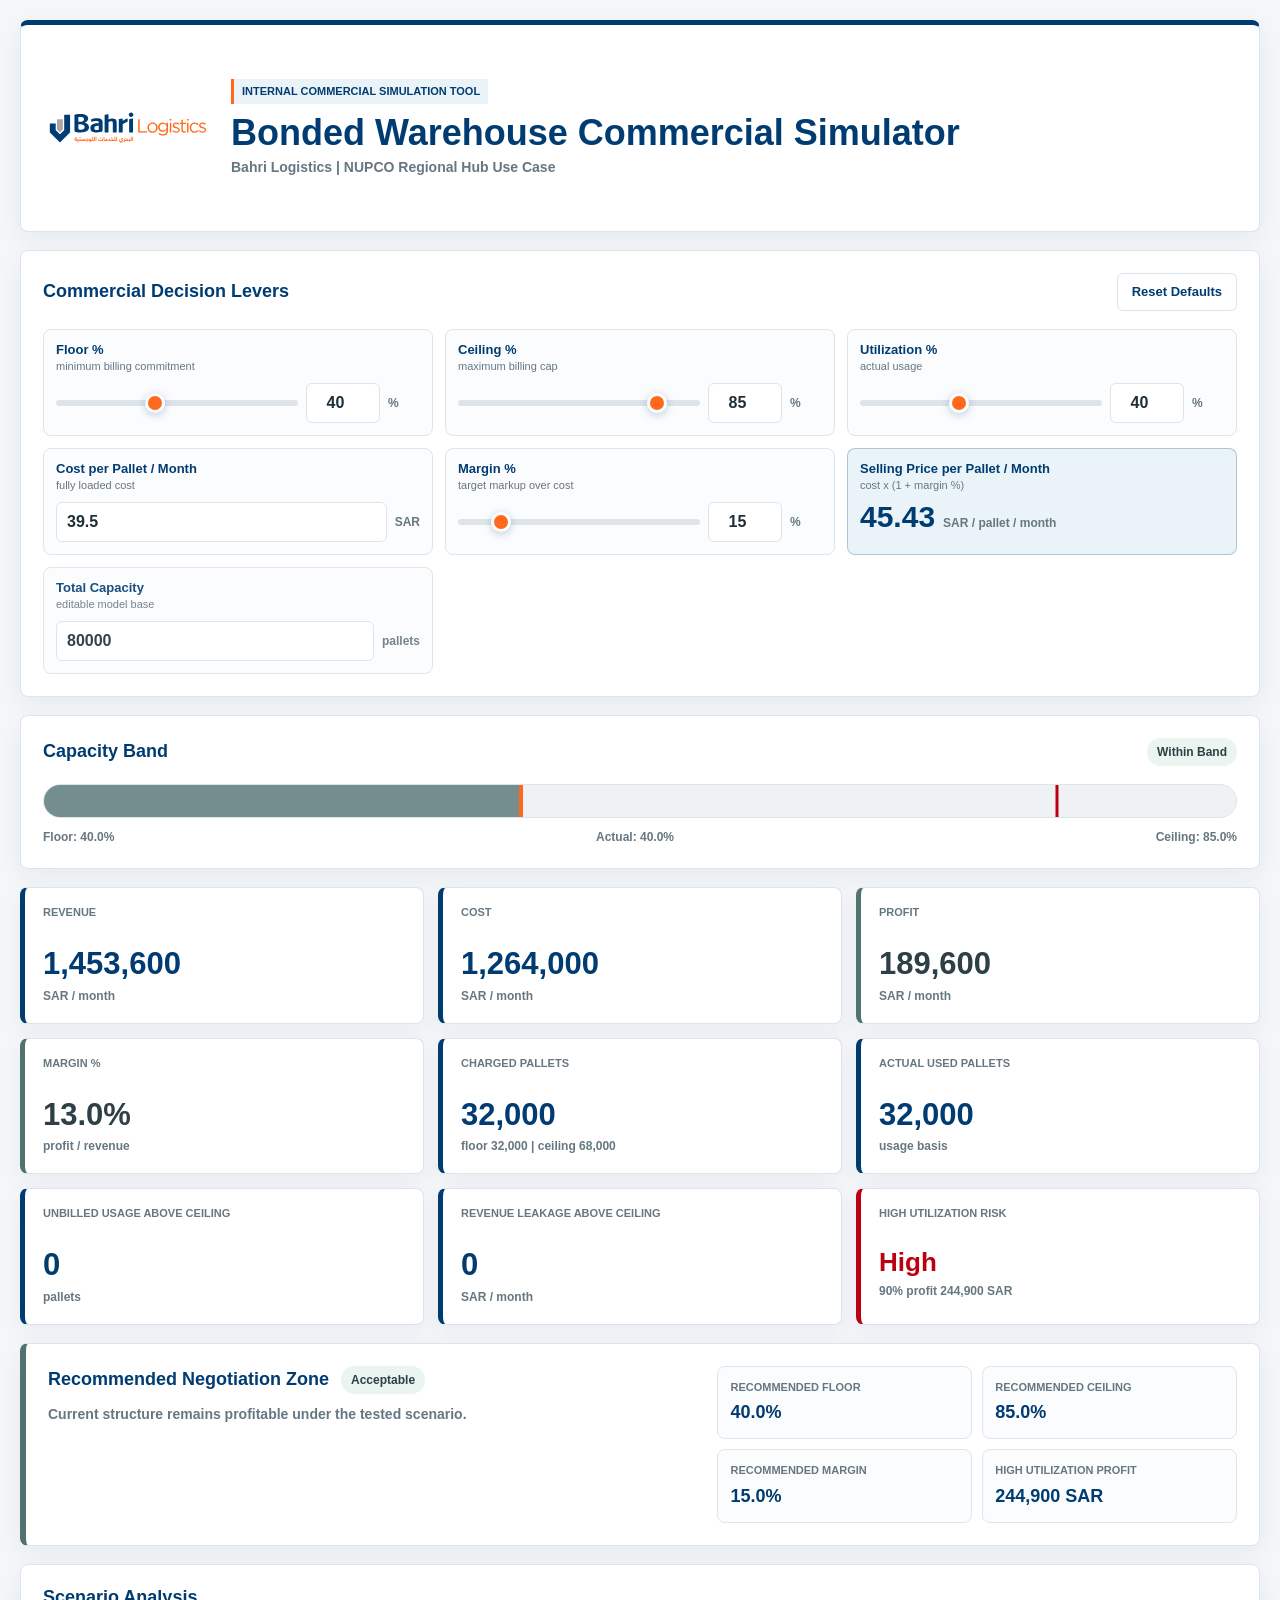
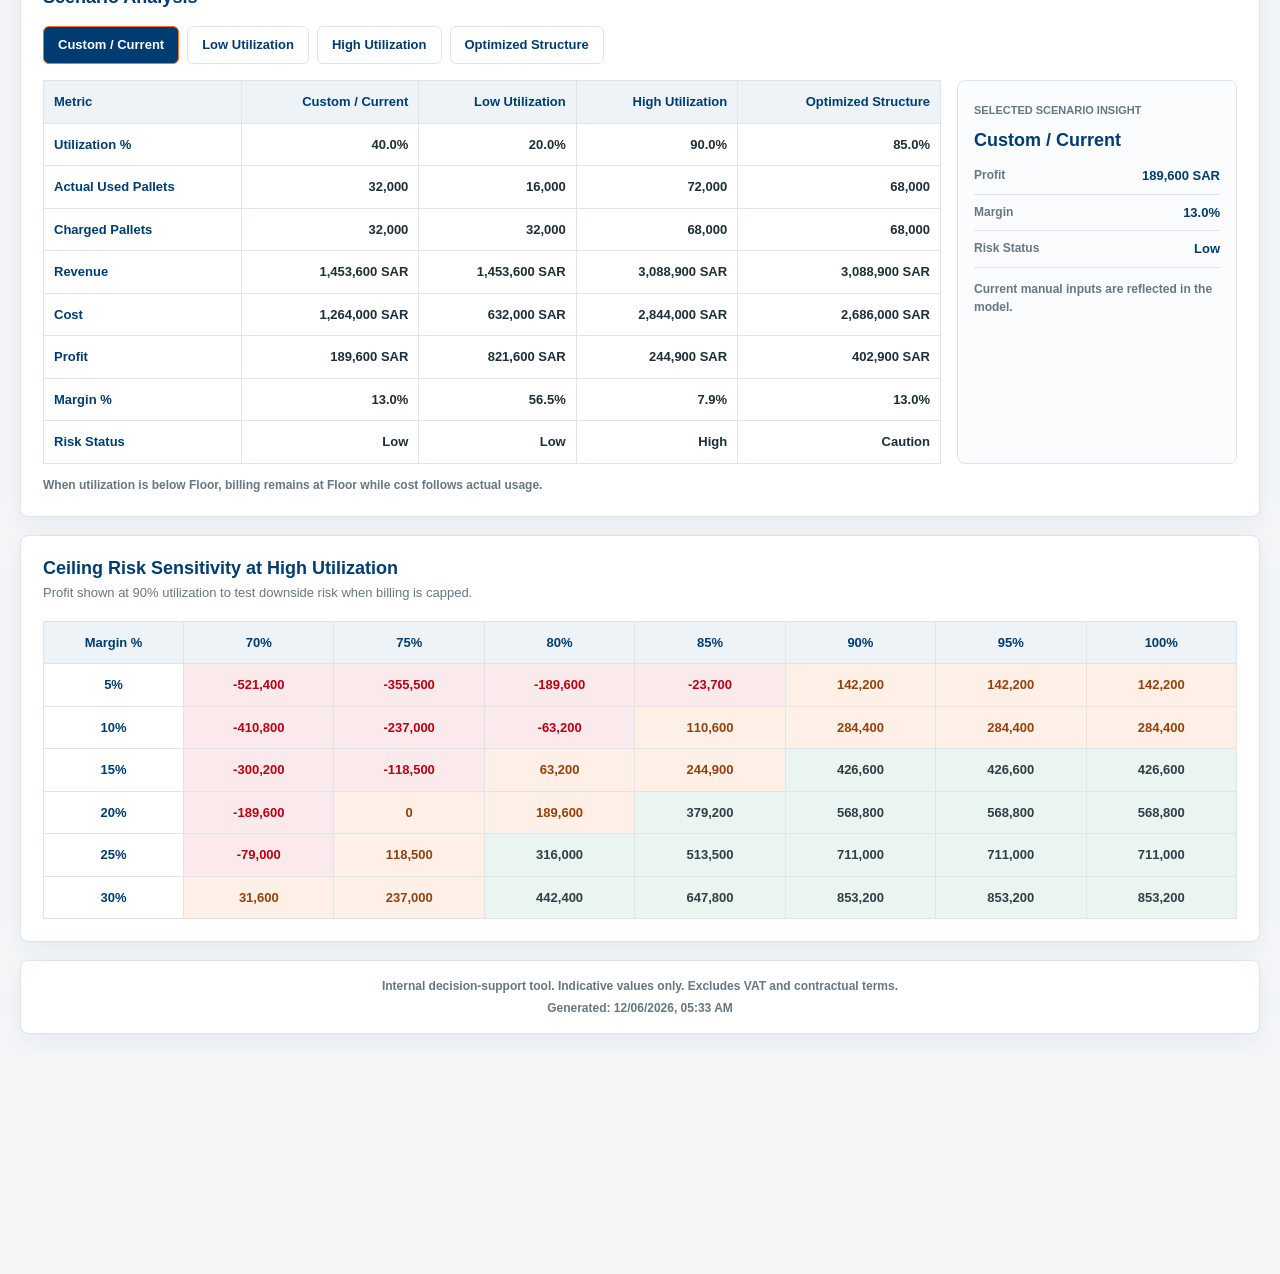
==== dashboard/index.html @ 4df0deea "Add cPanel deployment configuration" ====
<!DOCTYPE html>
<html lang="en">
<head>
    <meta charset="UTF-8">
    <meta name="viewport" content="width=device-width, initial-scale=1.0">
    <title>Bonded Warehouse Commercial Simulator</title>
    <link rel="stylesheet" href="style.css">
</head>
<body>
    <div class="container">
        <header class="app-header">
            <div class="brand-lockup">
                <div class="logo">
                    <img src="assets/bahri-logo.svg" alt="Bahri Logistics" class="brand-logo">
                </div>
                <div>
                    <span class="tool-label">Internal Commercial Simulation Tool</span>
                    <h1>Bonded Warehouse Commercial Simulator</h1>
                    <p>Bahri Logistics | NUPCO Regional Hub Use Case</p>
                </div>
            </div>
        </header>

        <main>
            <section class="input-panel" aria-labelledby="inputs-title">
                <div class="section-heading">
                    <h2 id="inputs-title">Commercial Decision Levers</h2>
                    <button class="reset-btn" type="button" onclick="resetDefaults()">Reset Defaults</button>
                </div>

                <div class="validation-message" id="validationMessage" role="alert" hidden></div>

                <div class="controls-grid">
                    <div class="control-group">
                        <div class="label-row">
                            <label for="floor">Floor %</label>
                            <span>minimum billing commitment</span>
                        </div>
                        <div class="input-row">
                            <input type="range" id="floor" min="0" max="100" value="40" class="slider">
                            <input type="number" id="floorVal" value="40" min="0" max="100" class="number-input">
                            <span class="unit">%</span>
                        </div>
                    </div>

                    <div class="control-group">
                        <div class="label-row">
                            <label for="ceiling">Ceiling %</label>
                            <span>maximum billing cap</span>
                        </div>
                        <div class="input-row">
                            <input type="range" id="ceiling" min="0" max="100" value="85" class="slider">
                            <input type="number" id="ceilingVal" value="85" min="0" max="100" class="number-input">
                            <span class="unit">%</span>
                        </div>
                    </div>

                    <div class="control-group">
                        <div class="label-row">
                            <label for="utilization">Utilization %</label>
                            <span>actual usage</span>
                        </div>
                        <div class="input-row">
                            <input type="range" id="utilization" min="0" max="100" value="40" class="slider">
                            <input type="number" id="utilizationVal" value="40" min="0" max="100" class="number-input">
                            <span class="unit">%</span>
                        </div>
                    </div>

                    <div class="control-group">
                        <div class="label-row">
                            <label for="cost">Cost per Pallet / Month</label>
                            <span>fully loaded cost</span>
                        </div>
                        <div class="input-row input-row-compact">
                            <input type="number" id="cost" value="39.5" min="0.1" step="0.1" class="text-input">
                            <span class="unit">SAR</span>
                        </div>
                    </div>

                    <div class="control-group">
                        <div class="label-row">
                            <label for="margin">Margin %</label>
                            <span>target markup over cost</span>
                        </div>
                        <div class="input-row">
                            <input type="range" id="margin" min="0" max="100" value="15" step="0.5" class="slider">
                            <input type="number" id="marginVal" value="15" min="0" max="100" step="0.5" class="number-input">
                            <span class="unit">%</span>
                        </div>
                    </div>

                    <div class="control-group selling-price-card">
                        <div class="label-row">
                            <label>Selling Price per Pallet / Month</label>
                            <span>cost x (1 + margin %)</span>
                        </div>
                        <div class="calculated-value">
                            <strong id="sellingPrice">45.43</strong>
                            <span>SAR / pallet / month</span>
                        </div>
                    </div>

                    <div class="control-group capacity-control">
                        <div class="label-row">
                            <label for="capacity">Total Capacity</label>
                            <span>editable model base</span>
                        </div>
                        <div class="input-row input-row-compact">
                            <input type="number" id="capacity" value="80000" min="1" step="100" class="text-input">
                            <span class="unit">pallets</span>
                        </div>
                    </div>
                </div>
            </section>

            <section class="capacity-band-card" aria-labelledby="band-title">
                <div class="section-heading">
                    <h2 id="band-title">Capacity Band</h2>
                    <span id="bandStatus" class="status-pill neutral">Within Band</span>
                </div>
                <div class="capacity-band" id="capacityBand">
                    <div class="band-track">
                        <div class="band-committed" id="bandCommitted"></div>
                        <div class="band-used" id="bandUsed"></div>
                        <div class="band-overage" id="bandOverage"></div>
                        <span class="band-marker floor-marker" id="floorMarker"></span>
                        <span class="band-marker actual-marker" id="actualMarker"></span>
                        <span class="band-marker ceiling-marker" id="ceilingMarker"></span>
                    </div>
                    <div class="band-labels">
                        <span id="floorBandLabel">Floor: 40%</span>
                        <span id="actualBandLabel">Actual: 40%</span>
                        <span id="ceilingBandLabel">Ceiling: 85%</span>
                    </div>
                </div>
            </section>

            <section class="kpi-grid" aria-label="Key performance indicators">
                <div class="kpi-card neutral">
                    <div class="kpi-label">Revenue</div>
                    <div class="kpi-value" id="revenue">0</div>
                    <div class="kpi-subtext">SAR / month</div>
                </div>
                <div class="kpi-card neutral">
                    <div class="kpi-label">Cost</div>
                    <div class="kpi-value" id="costDisplay">0</div>
                    <div class="kpi-subtext">SAR / month</div>
                </div>
                <div class="kpi-card" id="profitCard">
                    <div class="kpi-label">Profit</div>
                    <div class="kpi-value" id="profit">0</div>
                    <div class="kpi-subtext">SAR / month</div>
                </div>
                <div class="kpi-card" id="marginCard">
                    <div class="kpi-label">Margin %</div>
                    <div class="kpi-value" id="actualMargin">0.0%</div>
                    <div class="kpi-subtext">profit / revenue</div>
                </div>
                <div class="kpi-card neutral">
                    <div class="kpi-label">Charged Pallets</div>
                    <div class="kpi-value" id="chargedPallets">0</div>
                    <div class="kpi-subtext" id="chargedSubtext">billing basis</div>
                </div>
                <div class="kpi-card neutral">
                    <div class="kpi-label">Actual Used Pallets</div>
                    <div class="kpi-value" id="actualUsedPallets">0</div>
                    <div class="kpi-subtext">usage basis</div>
                </div>
                <div class="kpi-card" id="unbilledCard">
                    <div class="kpi-label">Unbilled Usage Above Ceiling</div>
                    <div class="kpi-value" id="unbilled">0</div>
                    <div class="kpi-subtext">pallets</div>
                </div>
                <div class="kpi-card" id="leakageCard">
                    <div class="kpi-label">Revenue Leakage Above Ceiling</div>
                    <div class="kpi-value" id="revenueLeakage">0</div>
                    <div class="kpi-subtext">SAR / month</div>
                </div>
                <div class="kpi-card" id="riskCard">
                    <div class="kpi-label">High Utilization Risk</div>
                    <div class="kpi-value text-value" id="highUtilizationRisk">Low</div>
                    <div class="kpi-subtext" id="riskSubtext">tested at 90% utilization</div>
                </div>
            </section>

            <section class="recommendation-box" id="recommendationBox">
                <div class="recommendation-main">
                    <div>
                        <h2>Recommended Negotiation Zone</h2>
                        <span class="status-pill" id="recommendationStatus">Acceptable</span>
                    </div>
                    <p id="recommendationText">Current structure remains profitable under the tested scenario.</p>
                </div>
                <div class="recommendation-metrics">
                    <div><span>Recommended Floor</span><strong id="recFloor">40%</strong></div>
                    <div><span>Recommended Ceiling</span><strong id="recCeiling">85%</strong></div>
                    <div><span>Recommended Margin</span><strong id="recMargin">15%</strong></div>
                    <div><span>High Utilization Profit</span><strong id="recHighProfit">0 SAR</strong></div>
                </div>
            </section>

            <section class="analysis-card" aria-labelledby="scenario-title">
                <div class="section-heading">
                    <h2 id="scenario-title">Scenario Analysis</h2>
                </div>
                <div class="scenario-controls">
                    <button class="scenario-btn active" type="button" data-scenario="custom">Custom / Current</button>
                    <button class="scenario-btn" type="button" data-scenario="low">Low Utilization</button>
                    <button class="scenario-btn" type="button" data-scenario="high">High Utilization</button>
                    <button class="scenario-btn" type="button" data-scenario="optimized">Optimized Structure</button>
                </div>
                <div class="scenario-layout">
                    <div class="table-wrapper">
                        <table class="scenario-table">
                            <thead>
                                <tr>
                                    <th>Metric</th>
                                    <th>Custom / Current</th>
                                    <th>Low Utilization</th>
                                    <th>High Utilization</th>
                                    <th>Optimized Structure</th>
                                </tr>
                            </thead>
                            <tbody id="scenarioBody"></tbody>
                        </table>
                    </div>
                    <aside class="scenario-insight">
                        <span>Selected Scenario Insight</span>
                        <h3 id="insightName">Custom / Current</h3>
                        <dl>
                            <div><dt>Profit</dt><dd id="insightProfit">0 SAR</dd></div>
                            <div><dt>Margin</dt><dd id="insightMargin">0.0%</dd></div>
                            <div><dt>Risk Status</dt><dd id="insightRisk">Low</dd></div>
                        </dl>
                        <p id="insightText">Current manual inputs are reflected in the model.</p>
                    </aside>
                </div>
                <p class="analysis-note">When utilization is below Floor, billing remains at Floor while cost follows actual usage.</p>
            </section>

            <section class="analysis-card" aria-labelledby="sensitivity-title">
                <div class="section-heading stacked">
                    <h2 id="sensitivity-title">Ceiling Risk Sensitivity at High Utilization</h2>
                    <p>Profit shown at 90% utilization to test downside risk when billing is capped.</p>
                </div>
                <div class="table-wrapper sensitivity-wrapper">
                    <table class="sensitivity-table">
                        <thead>
                            <tr>
                                <th>Margin %</th>
                                <th>70%</th>
                                <th>75%</th>
                                <th>80%</th>
                                <th>85%</th>
                                <th>90%</th>
                                <th>95%</th>
                                <th>100%</th>
                            </tr>
                        </thead>
                        <tbody id="sensitivityBody"></tbody>
                    </table>
                </div>
            </section>
        </main>

        <footer class="footer">
            <p>Internal decision-support tool. Indicative values only. Excludes VAT and contractual terms.</p>
            <p>Generated: <span id="timestamp"></span></p>
        </footer>
    </div>

    <script src="script.js"></script>
</body>
</html>
---- dashboard/style.css ----
* {
    box-sizing: border-box;
    margin: 0;
    padding: 0;
}

:root {
    --navy: #003C71;
    --white: #FFFFFF;
    --gray: #A8A8AA;
    --orange: #FF681D;
    --blue: #0077AA;
    --mid-green: #52726F;
    --dark-green: #2D4046;
    --red: #BB0012;
    --bg: #F4F6F8;
    --line: #DDE4EA;
    --text: #1F2F38;
    --muted: #667781;
    --green-bg: #EAF4F0;
    --orange-bg: #FFF0E7;
    --red-bg: #FBEAEC;
    --blue-bg: #EAF4F8;
}

html,
body {
    min-height: 100%;
    overflow-x: hidden;
}

body {
    min-height: 100vh;
    overflow-x: hidden;
    padding-bottom: 80px;
    background: var(--bg);
    color: var(--text);
    font-family: "Segoe UI", Arial, sans-serif;
    line-height: 1.5;
}

img,
svg,
canvas,
video {
    max-width: 100%;
}

.container {
    width: min(1440px, 100%);
    max-width: 100%;
    margin: 0 auto;
    padding: 20px 20px 100px;
    overflow-x: hidden;
}

.app-header,
.input-panel,
.capacity-band-card,
.analysis-card,
.recommendation-box,
.footer {
    min-width: 0;
    max-width: 100%;
    background: var(--white);
    border: 1px solid var(--line);
    border-radius: 8px;
    box-shadow: 0 8px 24px rgba(0, 60, 113, 0.06);
}

.app-header {
    padding: 18px 22px;
    margin-bottom: 18px;
    border-top: 5px solid var(--navy);
}

.brand-lockup {
    display: flex;
    align-items: center;
    gap: 18px;
    min-width: 0;
}

.brand-lockup > div {
    min-width: 0;
}

.logo {
    width: 170px;
    max-width: 100%;
    flex: 0 0 170px;
}

.logo img,
.brand-logo {
    display: block;
    width: 170px;
    max-width: 100%;
    height: auto;
    object-fit: contain;
}

.tool-label {
    display: inline-flex;
    padding: 4px 8px;
    margin-bottom: 8px;
    border-left: 3px solid var(--orange);
    background: var(--blue-bg);
    color: var(--navy);
    font-size: 11px;
    font-weight: 700;
    letter-spacing: 0;
    text-transform: uppercase;
}

h1 {
    color: var(--navy);
    font-size: clamp(24px, 3vw, 36px);
    line-height: 1.15;
    letter-spacing: 0;
    overflow-wrap: anywhere;
}

.app-header p {
    margin-top: 4px;
    color: var(--muted);
    font-size: 14px;
    font-weight: 600;
}

main {
    display: grid;
    gap: 18px;
    min-width: 0;
}

main > * {
    min-width: 0;
}

.section-heading {
    display: flex;
    align-items: center;
    justify-content: space-between;
    flex-wrap: wrap;
    gap: 16px;
    margin-bottom: 18px;
    min-width: 0;
}

.section-heading.stacked {
    display: block;
}

.section-heading h2,
.recommendation-box h2 {
    color: var(--navy);
    font-size: 18px;
    line-height: 1.2;
}

.section-heading p {
    margin-top: 4px;
    color: var(--muted);
    font-size: 13px;
}

.input-panel,
.capacity-band-card,
.analysis-card,
.recommendation-box {
    padding: 22px;
    overflow: hidden;
}

.controls-grid {
    display: grid;
    grid-template-columns: repeat(3, minmax(0, 1fr));
    gap: 12px;
}

.control-group {
    min-width: 0;
    max-width: 100%;
    padding: 12px;
    border: 1px solid var(--line);
    border-radius: 8px;
    background: #FBFCFD;
}

.capacity-control {
    opacity: 0.9;
}

.label-row {
    display: block;
    min-height: 0;
    margin-bottom: 9px;
}

.label-row label {
    display: block;
    color: var(--navy);
    font-size: 13px;
    font-weight: 800;
    line-height: 1.25;
}

.label-row span {
    display: block;
    max-width: 100%;
    margin-top: 2px;
    color: var(--muted);
    font-size: 11px;
    line-height: 1.25;
    text-align: left;
}

.input-row {
    display: grid;
    grid-template-columns: minmax(0, 1fr) 74px 32px;
    align-items: center;
    gap: 8px;
    min-width: 0;
}

.input-row-compact {
    grid-template-columns: minmax(0, 1fr) auto;
}

.slider {
    width: 100%;
    height: 6px;
    appearance: none;
    background: var(--line);
    border-radius: 999px;
    outline: none;
}

.slider::-webkit-slider-thumb {
    width: 20px;
    height: 20px;
    appearance: none;
    background: var(--orange);
    border: 3px solid var(--white);
    border-radius: 50%;
    box-shadow: 0 2px 8px rgba(0, 60, 113, 0.25);
    cursor: pointer;
}

.slider::-moz-range-thumb {
    width: 16px;
    height: 16px;
    background: var(--orange);
    border: 3px solid var(--white);
    border-radius: 50%;
    box-shadow: 0 2px 8px rgba(0, 60, 113, 0.25);
    cursor: pointer;
}

.number-input,
.text-input {
    width: 100%;
    min-width: 0;
    min-height: 40px;
    border: 1px solid var(--line);
    border-radius: 6px;
    background: var(--white);
    color: var(--text);
    font: inherit;
    font-weight: 700;
    text-align: center;
}

.text-input {
    padding: 0 10px;
    text-align: left;
}

.number-input:focus,
.text-input:focus {
    border-color: var(--blue);
    outline: 3px solid rgba(0, 119, 170, 0.12);
}

.unit {
    color: var(--muted);
    font-size: 12px;
    font-weight: 700;
    white-space: nowrap;
}

.selling-price-card {
    border-color: rgba(0, 60, 113, 0.25);
    background: var(--blue-bg);
}

.calculated-value {
    display: flex;
    align-items: baseline;
    flex-wrap: wrap;
    gap: 8px;
}

.calculated-value strong {
    color: var(--navy);
    font-size: 30px;
    line-height: 1;
    font-variant-numeric: tabular-nums;
}

.calculated-value span {
    color: var(--muted);
    font-size: 12px;
    font-weight: 700;
}

.reset-btn,
.scenario-btn {
    min-height: 38px;
    border: 1px solid var(--line);
    border-radius: 6px;
    background: var(--white);
    color: var(--navy);
    font: inherit;
    font-size: 13px;
    font-weight: 800;
    cursor: pointer;
}

.reset-btn {
    padding: 0 14px;
}

.reset-btn:hover,
.scenario-btn:hover {
    border-color: var(--orange);
    color: var(--orange);
}

.validation-message {
    margin-bottom: 16px;
    padding: 12px 14px;
    border-left: 4px solid var(--orange);
    border-radius: 6px;
    background: var(--orange-bg);
    color: #8C3B0A;
    font-size: 13px;
    font-weight: 700;
}

.capacity-band-card {
    overflow: hidden;
}

.status-pill {
    display: inline-flex;
    align-items: center;
    justify-content: center;
    min-height: 28px;
    padding: 4px 10px;
    border-radius: 999px;
    background: var(--blue-bg);
    color: var(--navy);
    font-size: 12px;
    font-weight: 800;
}

.status-pill.acceptable,
.status-pill.low,
.status-pill.safe {
    background: var(--green-bg);
    color: var(--dark-green);
}

.status-pill.caution,
.status-pill.warning {
    background: var(--orange-bg);
    color: #94420D;
}

.status-pill.high,
.status-pill.risk {
    background: var(--red-bg);
    color: var(--red);
}

.band-track {
    position: relative;
    height: 34px;
    overflow: hidden;
    border: 1px solid var(--line);
    border-radius: 999px;
    background: #EEF2F5;
}

.band-committed,
.band-used,
.band-overage {
    position: absolute;
    top: 0;
    bottom: 0;
    left: 0;
}

.band-committed {
    background: rgba(0, 60, 113, 0.14);
}

.band-used {
    background: rgba(0, 119, 170, 0.58);
}

.band-used.within {
    background: rgba(82, 114, 111, 0.72);
}

.band-overage {
    background: rgba(187, 0, 18, 0.76);
}

.band-marker {
    position: absolute;
    top: -6px;
    bottom: -6px;
    width: 3px;
    border-radius: 3px;
    transform: translateX(-50%);
    z-index: 2;
}

.floor-marker {
    background: var(--navy);
}

.actual-marker {
    width: 4px;
    background: var(--orange);
}

.ceiling-marker {
    background: var(--red);
}

.band-labels {
    display: flex;
    justify-content: space-between;
    gap: 12px;
    margin-top: 10px;
    color: var(--muted);
    font-size: 12px;
    font-weight: 800;
}

.kpi-grid {
    display: grid;
    grid-template-columns: repeat(3, minmax(0, 1fr));
    gap: 14px;
    min-width: 0;
}

.kpi-card {
    min-width: 0;
    max-width: 100%;
    padding: 18px;
    border: 1px solid var(--line);
    border-left: 5px solid var(--blue);
    border-radius: 8px;
    background: var(--white);
    box-shadow: 0 8px 24px rgba(0, 60, 113, 0.05);
}

.kpi-card.positive {
    border-left-color: var(--mid-green);
}

.kpi-card.warning {
    border-left-color: var(--orange);
}

.kpi-card.negative,
.kpi-card.risk {
    border-left-color: var(--red);
}

.kpi-card.neutral {
    border-left-color: var(--navy);
}

.kpi-label {
    min-height: 34px;
    color: var(--muted);
    font-size: 11px;
    font-weight: 800;
    letter-spacing: 0;
    line-height: 1.25;
    text-transform: uppercase;
}

.kpi-value {
    margin-top: 8px;
    color: var(--navy);
    font-size: clamp(22px, 3vw, 31px);
    font-weight: 850;
    line-height: 1.05;
    font-variant-numeric: tabular-nums;
    overflow-wrap: anywhere;
}

.kpi-card.positive .kpi-value {
    color: var(--dark-green);
}

.kpi-card.warning .kpi-value {
    color: var(--orange);
}

.kpi-card.negative .kpi-value,
.kpi-card.risk .kpi-value {
    color: var(--red);
}

.text-value {
    font-size: clamp(20px, 2.4vw, 26px);
}

.kpi-subtext {
    margin-top: 6px;
    color: var(--muted);
    font-size: 12px;
    font-weight: 650;
}

.recommendation-box {
    display: grid;
    grid-template-columns: minmax(0, 1fr) minmax(280px, 0.8fr);
    gap: 20px;
    border-left: 6px solid var(--mid-green);
}

.recommendation-box.caution {
    border-left-color: var(--orange);
}

.recommendation-box.high-risk {
    border-left-color: var(--red);
}

.recommendation-main > div {
    display: flex;
    align-items: center;
    gap: 12px;
    flex-wrap: wrap;
    margin-bottom: 10px;
}

.recommendation-main p {
    color: var(--muted);
    font-size: 14px;
    font-weight: 650;
}

.recommendation-metrics {
    display: grid;
    grid-template-columns: repeat(2, minmax(0, 1fr));
    gap: 10px;
}

.recommendation-metrics div {
    padding: 12px;
    border: 1px solid var(--line);
    border-radius: 8px;
    background: #FBFCFD;
}

.recommendation-metrics span {
    display: block;
    color: var(--muted);
    font-size: 11px;
    font-weight: 800;
    text-transform: uppercase;
}

.recommendation-metrics strong {
    display: block;
    margin-top: 4px;
    color: var(--navy);
    font-size: 18px;
    font-variant-numeric: tabular-nums;
}

.scenario-controls {
    display: flex;
    flex-wrap: wrap;
    gap: 8px;
    margin-bottom: 16px;
}

.scenario-btn {
    padding: 0 14px;
}

.scenario-btn.active {
    border-color: var(--orange);
    background: var(--navy);
    color: var(--white);
}

.scenario-layout {
    display: grid;
    grid-template-columns: minmax(0, 1fr) minmax(240px, 280px);
    gap: 16px;
    align-items: stretch;
    min-width: 0;
}

.table-wrapper {
    width: 100%;
    max-width: 100%;
    min-width: 0;
    overflow-x: auto;
    -webkit-overflow-scrolling: touch;
}

table {
    width: 100%;
    border-collapse: collapse;
    table-layout: auto;
}

.scenario-table {
    min-width: 720px;
}

.sensitivity-table {
    min-width: 820px;
}

th,
td {
    padding: 11px 10px;
    border: 1px solid var(--line);
    text-align: right;
    font-size: 13px;
    vertical-align: middle;
}

th {
    background: #EDF3F7;
    color: var(--navy);
    font-weight: 850;
}

td {
    background: var(--white);
    color: var(--text);
    font-weight: 650;
    font-variant-numeric: tabular-nums;
}

th:first-child,
td:first-child {
    text-align: left;
    color: var(--navy);
    font-weight: 850;
}

.scenario-insight {
    min-width: 0;
    max-width: 100%;
    padding: 16px;
    border: 1px solid var(--line);
    border-radius: 8px;
    background: #FBFCFD;
}

.scenario-insight > span {
    color: var(--muted);
    font-size: 11px;
    font-weight: 850;
    text-transform: uppercase;
}

.scenario-insight h3 {
    margin: 6px 0 12px;
    color: var(--navy);
    font-size: 18px;
}

.scenario-insight dl {
    display: grid;
    gap: 8px;
}

.scenario-insight dl div {
    display: flex;
    justify-content: space-between;
    gap: 12px;
    padding-bottom: 8px;
    border-bottom: 1px solid var(--line);
}

.scenario-insight dt {
    color: var(--muted);
    font-size: 12px;
    font-weight: 800;
}

.scenario-insight dd {
    color: var(--navy);
    font-size: 13px;
    font-weight: 850;
    text-align: right;
    overflow-wrap: anywhere;
}

.scenario-insight p,
.analysis-note {
    color: var(--muted);
    font-size: 12px;
    font-weight: 650;
}

.scenario-insight p {
    margin-top: 12px;
}

.analysis-note {
    margin-top: 12px;
}

.sensitivity-table th,
.sensitivity-table td {
    min-width: 102px;
    text-align: center;
}

.sensitivity-table th:first-child,
.sensitivity-table td:first-child {
    min-width: 95px;
}

.sensitivity-table .negative-cell {
    background: var(--red-bg);
    color: var(--red);
}

.sensitivity-table .caution-cell {
    background: var(--orange-bg);
    color: #94420D;
}

.sensitivity-table .healthy-cell {
    background: var(--green-bg);
    color: var(--dark-green);
}

.footer {
    margin-top: 18px;
    margin-bottom: 60px;
    padding: 16px;
    color: var(--muted);
    font-size: 12px;
    font-weight: 650;
    text-align: center;
}

.footer p + p {
    margin-top: 4px;
}

@media (max-width: 1020px) {
    .controls-grid {
        grid-template-columns: repeat(2, minmax(0, 1fr));
    }

    .scenario-layout,
    .recommendation-box {
        grid-template-columns: 1fr;
    }
}

@media (max-width: 720px) {
    .container {
        padding: 12px;
    }

    .app-header,
    .input-panel,
    .capacity-band-card,
    .analysis-card,
    .recommendation-box {
        padding: 14px;
    }

    .brand-lockup {
        display: grid;
        grid-template-columns: 1fr;
        align-items: flex-start;
        gap: 10px;
    }

    .logo img,
    .brand-logo {
        width: 130px;
        min-width: 120px;
    }

    .logo {
        width: 130px;
        min-width: 120px;
        flex-basis: 130px;
    }

    h1 {
        font-size: 21px;
        line-height: 1.15;
    }

    .tool-label {
        max-width: 100%;
        font-size: 10px;
        line-height: 1.25;
        white-space: normal;
    }

    .controls-grid {
        grid-template-columns: 1fr;
        gap: 10px;
    }

    .control-group {
        padding: 10px;
    }

    .label-row {
        min-height: auto;
    }

    .section-heading {
        align-items: flex-start;
        gap: 10px;
        margin-bottom: 14px;
    }

    .kpi-grid {
        grid-template-columns: repeat(2, minmax(0, 1fr));
        gap: 10px;
    }

    .kpi-card {
        padding: 11px;
    }

    .kpi-label {
        min-height: 34px;
        font-size: 10px;
    }

    .kpi-value {
        font-size: 20px;
    }

    .text-value {
        font-size: 18px;
    }

    .scenario-controls {
        display: grid;
        grid-template-columns: repeat(2, minmax(0, 1fr));
    }

    .scenario-btn {
        min-height: 42px;
        padding: 0 8px;
    }

    .sensitivity-table th:first-child,
    .sensitivity-table td:first-child {
        position: sticky;
        left: 0;
        z-index: 1;
        background: var(--white);
        box-shadow: 1px 0 0 var(--line);
    }

    .sensitivity-table th:first-child {
        z-index: 2;
        background: #EDF3F7;
    }

    .band-labels {
        font-size: 11px;
    }

    .recommendation-metrics {
        grid-template-columns: repeat(2, minmax(0, 1fr));
    }
}

@media (max-width: 430px) {
    body {
        padding-bottom: 120px;
    }

    .container {
        padding: 8px 8px 140px;
    }

    .logo img,
    .brand-logo {
        width: 130px;
        min-width: 120px;
    }

    .logo {
        width: 130px;
        min-width: 120px;
        flex-basis: 130px;
    }

    .footer {
        margin-bottom: 90px;
    }

    h1 {
        font-size: 19px;
    }

    .app-header p {
        font-size: 12px;
        line-height: 1.35;
    }

    .input-row {
        grid-template-columns: minmax(0, 1fr) 64px 24px;
        gap: 6px;
    }

    .input-row-compact {
        grid-template-columns: minmax(0, 1fr) auto;
    }

    .calculated-value {
        display: block;
    }

    .calculated-value strong {
        font-size: 25px;
    }

    .kpi-grid {
        grid-template-columns: repeat(2, minmax(0, 1fr));
    }

    .kpi-card {
        padding: 9px;
    }

    .kpi-label {
        min-height: 32px;
    }

    .kpi-value {
        font-size: 17px;
    }

    .kpi-subtext {
        font-size: 10px;
    }

    th,
    td {
        padding: 9px 8px;
        font-size: 12px;
    }
}
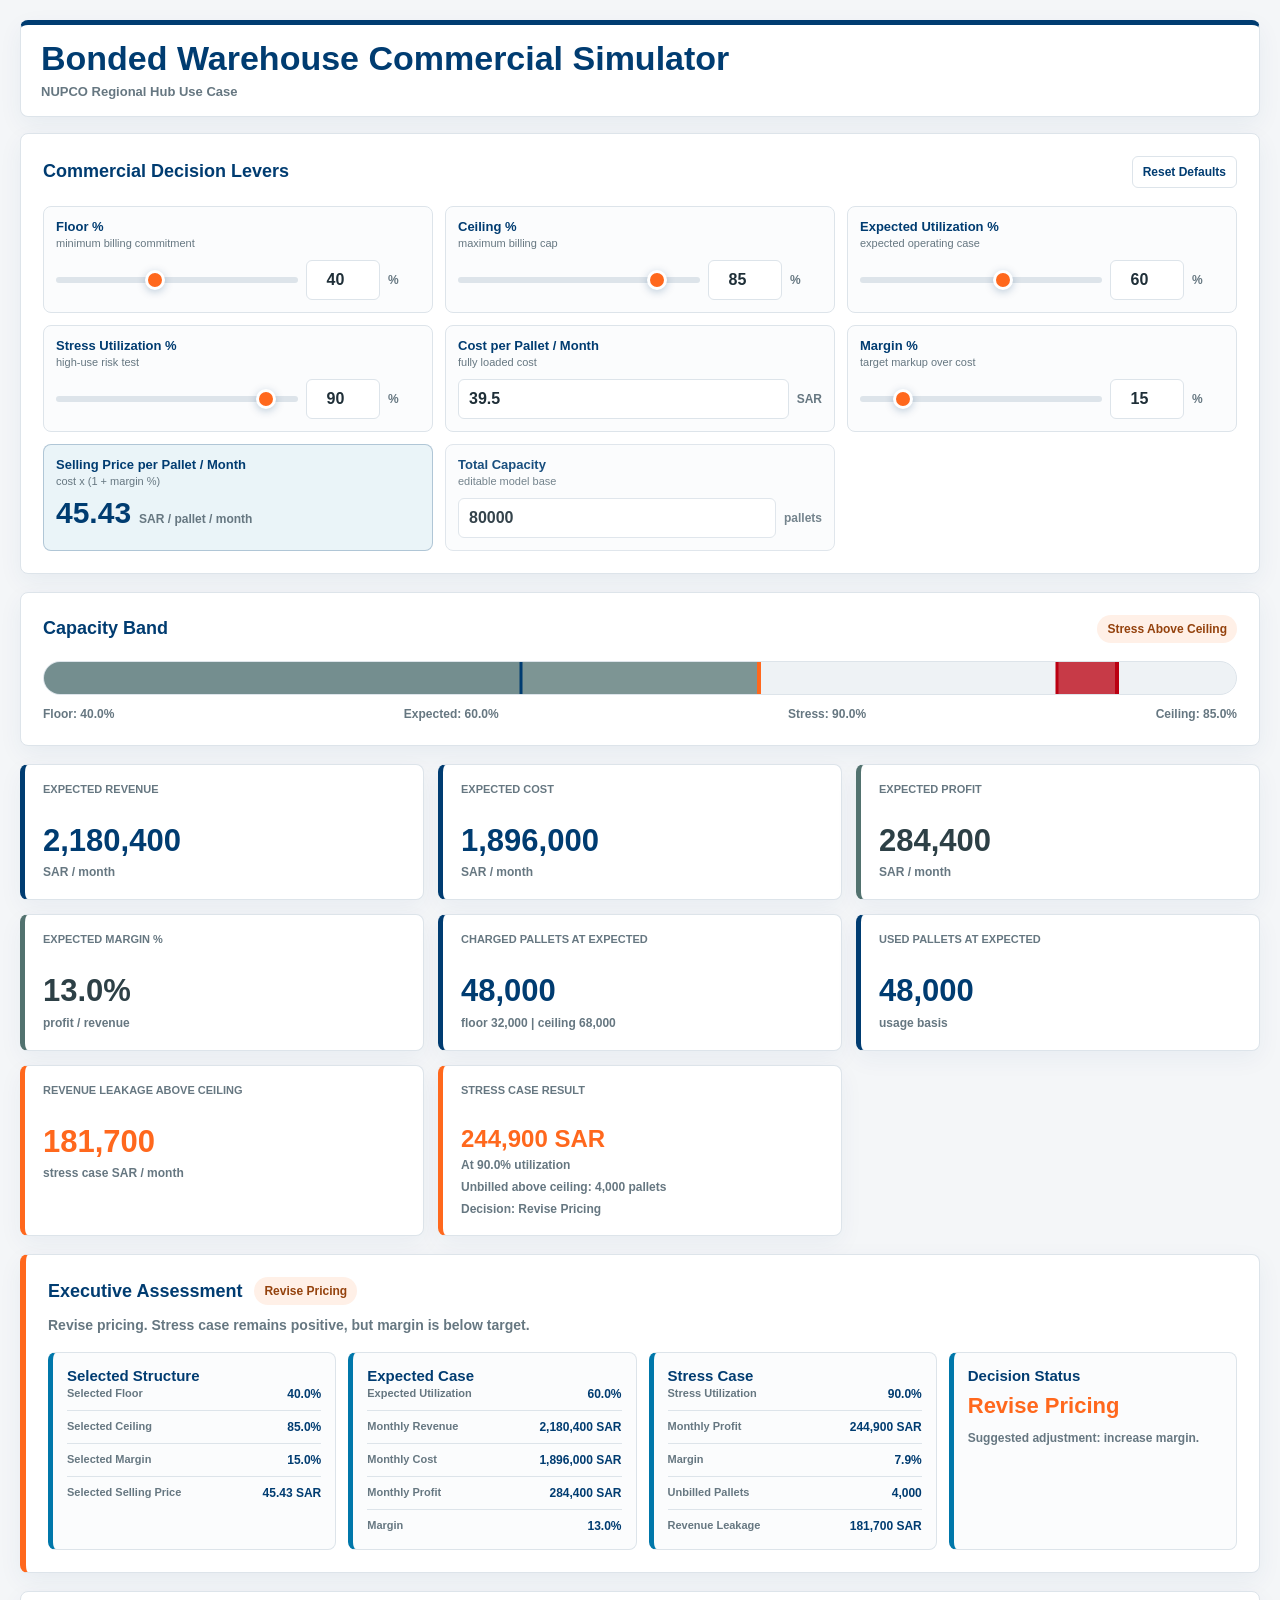
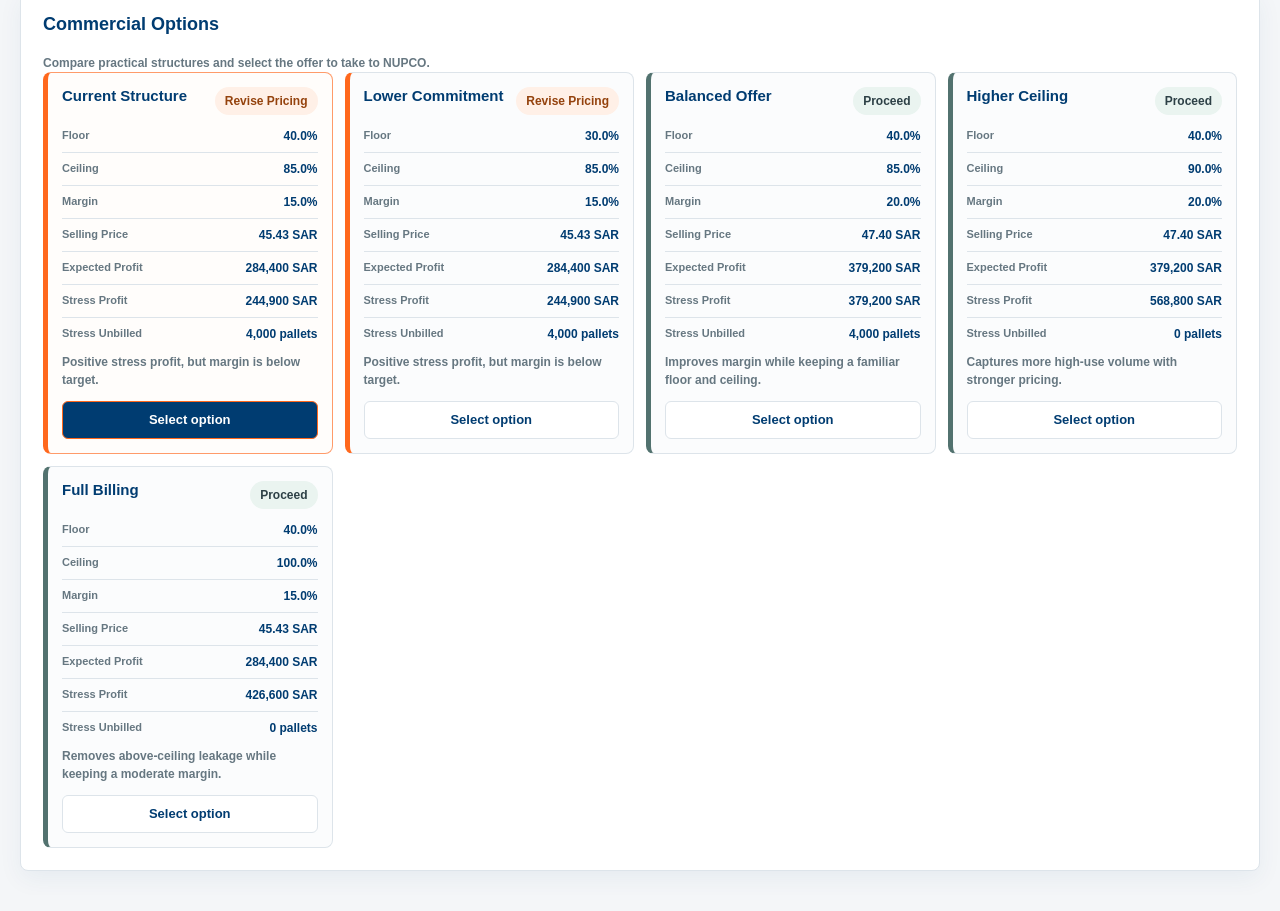
==== commit 0459fe1d: "Update dashboard layout and logic" ====
--- a/dashboard/index.html
+++ b/dashboard/index.html
@@ -10,13 +10,9 @@
     <div class="container">
         <header class="app-header">
             <div class="brand-lockup">
-                <div class="logo">
-                    <img src="assets/bahri-logo.svg" alt="Bahri Logistics" class="brand-logo">
-                </div>
                 <div>
-                    <span class="tool-label">Internal Commercial Simulation Tool</span>
                     <h1>Bonded Warehouse Commercial Simulator</h1>
-                    <p>Bahri Logistics | NUPCO Regional Hub Use Case</p>
+                    <p>NUPCO Regional Hub Use Case</p>
                 </div>
             </div>
         </header>
@@ -57,12 +53,24 @@
 
                     <div class="control-group">
                         <div class="label-row">
-                            <label for="utilization">Utilization %</label>
-                            <span>actual usage</span>
-                        </div>
-                        <div class="input-row">
-                            <input type="range" id="utilization" min="0" max="100" value="40" class="slider">
-                            <input type="number" id="utilizationVal" value="40" min="0" max="100" class="number-input">
+                            <label for="expectedUtilization">Expected Utilization %</label>
+                            <span>expected operating case</span>
+                        </div>
+                        <div class="input-row">
+                            <input type="range" id="expectedUtilization" min="0" max="100" value="60" class="slider">
+                            <input type="number" id="expectedUtilizationVal" value="60" min="0" max="100" class="number-input">
+                            <span class="unit">%</span>
+                        </div>
+                    </div>
+
+                    <div class="control-group">
+                        <div class="label-row">
+                            <label for="stressUtilization">Stress Utilization %</label>
+                            <span>high-use risk test</span>
+                        </div>
+                        <div class="input-row">
+                            <input type="range" id="stressUtilization" min="0" max="100" value="90" class="slider">
+                            <input type="number" id="stressUtilizationVal" value="90" min="0" max="100" class="number-input">
                             <span class="unit">%</span>
                         </div>
                     </div>
@@ -120,17 +128,19 @@
                     <span id="bandStatus" class="status-pill neutral">Within Band</span>
                 </div>
                 <div class="capacity-band" id="capacityBand">
-                    <div class="band-track">
-                        <div class="band-committed" id="bandCommitted"></div>
-                        <div class="band-used" id="bandUsed"></div>
-                        <div class="band-overage" id="bandOverage"></div>
-                        <span class="band-marker floor-marker" id="floorMarker"></span>
-                        <span class="band-marker actual-marker" id="actualMarker"></span>
-                        <span class="band-marker ceiling-marker" id="ceilingMarker"></span>
-                    </div>
+                        <div class="band-track">
+                            <div class="band-committed" id="bandCommitted"></div>
+                            <div class="band-used" id="bandUsed"></div>
+                            <div class="band-overage" id="bandOverage"></div>
+                            <span class="band-marker floor-marker" id="floorMarker"></span>
+                            <span class="band-marker expected-marker" id="expectedMarker"></span>
+                            <span class="band-marker stress-marker" id="stressMarker"></span>
+                            <span class="band-marker ceiling-marker" id="ceilingMarker"></span>
+                        </div>
                     <div class="band-labels">
                         <span id="floorBandLabel">Floor: 40%</span>
-                        <span id="actualBandLabel">Actual: 40%</span>
+                        <span id="expectedBandLabel">Expected: 60%</span>
+                        <span id="stressBandLabel">Stress: 90%</span>
                         <span id="ceilingBandLabel">Ceiling: 85%</span>
                     </div>
                 </div>
@@ -138,136 +148,104 @@
 
             <section class="kpi-grid" aria-label="Key performance indicators">
                 <div class="kpi-card neutral">
-                    <div class="kpi-label">Revenue</div>
+                    <div class="kpi-label">Expected Revenue</div>
                     <div class="kpi-value" id="revenue">0</div>
                     <div class="kpi-subtext">SAR / month</div>
                 </div>
                 <div class="kpi-card neutral">
-                    <div class="kpi-label">Cost</div>
+                    <div class="kpi-label">Expected Cost</div>
                     <div class="kpi-value" id="costDisplay">0</div>
                     <div class="kpi-subtext">SAR / month</div>
                 </div>
                 <div class="kpi-card" id="profitCard">
-                    <div class="kpi-label">Profit</div>
+                    <div class="kpi-label">Expected Profit</div>
                     <div class="kpi-value" id="profit">0</div>
                     <div class="kpi-subtext">SAR / month</div>
                 </div>
                 <div class="kpi-card" id="marginCard">
-                    <div class="kpi-label">Margin %</div>
+                    <div class="kpi-label">Expected Margin %</div>
                     <div class="kpi-value" id="actualMargin">0.0%</div>
                     <div class="kpi-subtext">profit / revenue</div>
                 </div>
                 <div class="kpi-card neutral">
-                    <div class="kpi-label">Charged Pallets</div>
+                    <div class="kpi-label">Charged Pallets at Expected</div>
                     <div class="kpi-value" id="chargedPallets">0</div>
                     <div class="kpi-subtext" id="chargedSubtext">billing basis</div>
                 </div>
                 <div class="kpi-card neutral">
-                    <div class="kpi-label">Actual Used Pallets</div>
+                    <div class="kpi-label">Used Pallets at Expected</div>
                     <div class="kpi-value" id="actualUsedPallets">0</div>
                     <div class="kpi-subtext">usage basis</div>
-                </div>
-                <div class="kpi-card" id="unbilledCard">
-                    <div class="kpi-label">Unbilled Usage Above Ceiling</div>
-                    <div class="kpi-value" id="unbilled">0</div>
-                    <div class="kpi-subtext">pallets</div>
                 </div>
                 <div class="kpi-card" id="leakageCard">
                     <div class="kpi-label">Revenue Leakage Above Ceiling</div>
                     <div class="kpi-value" id="revenueLeakage">0</div>
-                    <div class="kpi-subtext">SAR / month</div>
-                </div>
-                <div class="kpi-card" id="riskCard">
-                    <div class="kpi-label">High Utilization Risk</div>
-                    <div class="kpi-value text-value" id="highUtilizationRisk">Low</div>
-                    <div class="kpi-subtext" id="riskSubtext">tested at 90% utilization</div>
-                </div>
-            </section>
-
-            <section class="recommendation-box" id="recommendationBox">
-                <div class="recommendation-main">
+                    <div class="kpi-subtext">stress case SAR / month</div>
+                </div>
+                <div class="kpi-card stress-kpi" id="riskCard">
+                    <div class="kpi-label">Stress Case Result</div>
+                    <div class="kpi-value text-value" id="stressProfit">0 SAR</div>
+                    <div class="kpi-subtext" id="riskSubtext">At 90% utilization</div>
+                    <div class="kpi-subtext" id="stressUnbilled">Unbilled above ceiling: 0 pallets</div>
+                    <div class="kpi-subtext decision-line" id="stressDecision">Decision: Proceed</div>
+                </div>
+            </section>
+
+            <section class="recommendation-box assessment-box" id="recommendationBox">
+                <div class="recommendation-main assessment-main">
                     <div>
-                        <h2>Recommended Negotiation Zone</h2>
-                        <span class="status-pill" id="recommendationStatus">Acceptable</span>
-                    </div>
-                    <p id="recommendationText">Current structure remains profitable under the tested scenario.</p>
-                </div>
-                <div class="recommendation-metrics">
-                    <div><span>Recommended Floor</span><strong id="recFloor">40%</strong></div>
-                    <div><span>Recommended Ceiling</span><strong id="recCeiling">85%</strong></div>
-                    <div><span>Recommended Margin</span><strong id="recMargin">15%</strong></div>
-                    <div><span>High Utilization Profit</span><strong id="recHighProfit">0 SAR</strong></div>
-                </div>
-            </section>
-
-            <section class="analysis-card" aria-labelledby="scenario-title">
+                        <h2>Executive Assessment</h2>
+                        <span class="status-pill" id="recommendationStatus">Proceed</span>
+                    </div>
+                    <p id="recommendationText">Proceed with the selected structure. Expected and stress cases remain profitable.</p>
+                </div>
+                <div class="assessment-grid">
+                    <div class="assessment-group">
+                        <h3>Selected Structure</h3>
+                        <dl>
+                            <div><dt>Selected Floor</dt><dd id="selectedFloor">40%</dd></div>
+                            <div><dt>Selected Ceiling</dt><dd id="selectedCeiling">85%</dd></div>
+                            <div><dt>Selected Margin</dt><dd id="selectedMargin">15%</dd></div>
+                            <div><dt>Selected Selling Price</dt><dd id="selectedSellingPrice">45.43 SAR</dd></div>
+                        </dl>
+                    </div>
+                    <div class="assessment-group">
+                        <h3>Expected Case</h3>
+                        <dl>
+                            <div><dt>Expected Utilization</dt><dd id="assessmentExpectedUtil">60%</dd></div>
+                            <div><dt>Monthly Revenue</dt><dd id="assessmentExpectedRevenue">0 SAR</dd></div>
+                            <div><dt>Monthly Cost</dt><dd id="assessmentExpectedCost">0 SAR</dd></div>
+                            <div><dt>Monthly Profit</dt><dd id="assessmentExpectedProfit">0 SAR</dd></div>
+                            <div><dt>Margin</dt><dd id="assessmentExpectedMargin">0.0%</dd></div>
+                        </dl>
+                    </div>
+                    <div class="assessment-group">
+                        <h3>Stress Case</h3>
+                        <dl>
+                            <div><dt>Stress Utilization</dt><dd id="assessmentStressUtil">90%</dd></div>
+                            <div><dt>Monthly Profit</dt><dd id="assessmentStressProfit">0 SAR</dd></div>
+                            <div><dt>Margin</dt><dd id="assessmentStressMargin">0.0%</dd></div>
+                            <div><dt>Unbilled Pallets</dt><dd id="assessmentStressUnbilled">0</dd></div>
+                            <div><dt>Revenue Leakage</dt><dd id="assessmentStressLeakage">0 SAR</dd></div>
+                        </dl>
+                    </div>
+                    <div class="assessment-group decision-group">
+                        <h3>Decision Status</h3>
+                        <strong id="assessmentDecision">Proceed</strong>
+                        <p id="assessmentAdjustment">No adjustment required.</p>
+                    </div>
+                </div>
+            </section>
+
+            <section class="analysis-card" aria-labelledby="options-title">
                 <div class="section-heading">
-                    <h2 id="scenario-title">Scenario Analysis</h2>
-                </div>
-                <div class="scenario-controls">
-                    <button class="scenario-btn active" type="button" data-scenario="custom">Custom / Current</button>
-                    <button class="scenario-btn" type="button" data-scenario="low">Low Utilization</button>
-                    <button class="scenario-btn" type="button" data-scenario="high">High Utilization</button>
-                    <button class="scenario-btn" type="button" data-scenario="optimized">Optimized Structure</button>
-                </div>
-                <div class="scenario-layout">
-                    <div class="table-wrapper">
-                        <table class="scenario-table">
-                            <thead>
-                                <tr>
-                                    <th>Metric</th>
-                                    <th>Custom / Current</th>
-                                    <th>Low Utilization</th>
-                                    <th>High Utilization</th>
-                                    <th>Optimized Structure</th>
-                                </tr>
-                            </thead>
-                            <tbody id="scenarioBody"></tbody>
-                        </table>
-                    </div>
-                    <aside class="scenario-insight">
-                        <span>Selected Scenario Insight</span>
-                        <h3 id="insightName">Custom / Current</h3>
-                        <dl>
-                            <div><dt>Profit</dt><dd id="insightProfit">0 SAR</dd></div>
-                            <div><dt>Margin</dt><dd id="insightMargin">0.0%</dd></div>
-                            <div><dt>Risk Status</dt><dd id="insightRisk">Low</dd></div>
-                        </dl>
-                        <p id="insightText">Current manual inputs are reflected in the model.</p>
-                    </aside>
-                </div>
-                <p class="analysis-note">When utilization is below Floor, billing remains at Floor while cost follows actual usage.</p>
-            </section>
-
-            <section class="analysis-card" aria-labelledby="sensitivity-title">
-                <div class="section-heading stacked">
-                    <h2 id="sensitivity-title">Ceiling Risk Sensitivity at High Utilization</h2>
-                    <p>Profit shown at 90% utilization to test downside risk when billing is capped.</p>
-                </div>
-                <div class="table-wrapper sensitivity-wrapper">
-                    <table class="sensitivity-table">
-                        <thead>
-                            <tr>
-                                <th>Margin %</th>
-                                <th>70%</th>
-                                <th>75%</th>
-                                <th>80%</th>
-                                <th>85%</th>
-                                <th>90%</th>
-                                <th>95%</th>
-                                <th>100%</th>
-                            </tr>
-                        </thead>
-                        <tbody id="sensitivityBody"></tbody>
-                    </table>
+                    <h2 id="options-title">Commercial Options</h2>
+                </div>
+                <p class="analysis-note">Compare practical structures and select the offer to take to NUPCO.</p>
+                <div class="option-card-grid" id="optionCards">
                 </div>
             </section>
         </main>
-
-        <footer class="footer">
-            <p>Internal decision-support tool. Indicative values only. Excludes VAT and contractual terms.</p>
-            <p>Generated: <span id="timestamp"></span></p>
-        </footer>
     </div>
 
     <script src="script.js"></script>
--- a/dashboard/style.css
+++ b/dashboard/style.css
@@ -32,7 +32,7 @@
 body {
     min-height: 100vh;
     overflow-x: hidden;
-    padding-bottom: 80px;
+    padding-bottom: 16px;
     background: var(--bg);
     color: var(--text);
     font-family: "Segoe UI", Arial, sans-serif;
@@ -50,7 +50,7 @@
     width: min(1440px, 100%);
     max-width: 100%;
     margin: 0 auto;
-    padding: 20px 20px 100px;
+    padding: 20px 20px 24px;
     overflow-x: hidden;
 }
 
@@ -59,7 +59,7 @@
 .capacity-band-card,
 .analysis-card,
 .recommendation-box,
-.footer {
+.scenario-card {
     min-width: 0;
     max-width: 100%;
     background: var(--white);
@@ -69,8 +69,8 @@
 }
 
 .app-header {
-    padding: 18px 22px;
-    margin-bottom: 18px;
+    padding: 14px 20px;
+    margin-bottom: 16px;
     border-top: 5px solid var(--navy);
 }
 
@@ -85,37 +85,9 @@
     min-width: 0;
 }
 
-.logo {
-    width: 170px;
-    max-width: 100%;
-    flex: 0 0 170px;
-}
-
-.logo img,
-.brand-logo {
-    display: block;
-    width: 170px;
-    max-width: 100%;
-    height: auto;
-    object-fit: contain;
-}
-
-.tool-label {
-    display: inline-flex;
-    padding: 4px 8px;
-    margin-bottom: 8px;
-    border-left: 3px solid var(--orange);
-    background: var(--blue-bg);
-    color: var(--navy);
-    font-size: 11px;
-    font-weight: 700;
-    letter-spacing: 0;
-    text-transform: uppercase;
-}
-
 h1 {
     color: var(--navy);
-    font-size: clamp(24px, 3vw, 36px);
+    font-size: clamp(23px, 2.7vw, 34px);
     line-height: 1.15;
     letter-spacing: 0;
     overflow-wrap: anywhere;
@@ -124,7 +96,7 @@
 .app-header p {
     margin-top: 4px;
     color: var(--muted);
-    font-size: 14px;
+    font-size: 13px;
     font-weight: 600;
 }
 
@@ -316,7 +288,8 @@
 }
 
 .reset-btn,
-.scenario-btn {
+.scenario-btn,
+.option-select {
     min-height: 38px;
     border: 1px solid var(--line);
     border-radius: 6px;
@@ -329,11 +302,14 @@
 }
 
 .reset-btn {
-    padding: 0 14px;
+    min-height: 32px;
+    padding: 0 10px;
+    font-size: 12px;
 }
 
 .reset-btn:hover,
-.scenario-btn:hover {
+.scenario-btn:hover,
+.option-select:hover {
     border-color: var(--orange);
     color: var(--orange);
 }
@@ -368,7 +344,8 @@
 
 .status-pill.acceptable,
 .status-pill.low,
-.status-pill.safe {
+.status-pill.safe,
+.status-pill.positive {
     background: var(--green-bg);
     color: var(--dark-green);
 }
@@ -433,17 +410,23 @@
     background: var(--navy);
 }
 
-.actual-marker {
+.expected-marker {
     width: 4px;
     background: var(--orange);
 }
 
+.stress-marker {
+    width: 4px;
+    background: var(--red);
+}
+
 .ceiling-marker {
     background: var(--red);
 }
 
 .band-labels {
     display: flex;
+    flex-wrap: wrap;
     justify-content: space-between;
     gap: 12px;
     margin-top: 10px;
@@ -521,7 +504,7 @@
 }
 
 .text-value {
-    font-size: clamp(20px, 2.4vw, 26px);
+    font-size: clamp(18px, 2.1vw, 24px);
 }
 
 .kpi-subtext {
@@ -531,19 +514,22 @@
     font-weight: 650;
 }
 
-.recommendation-box {
+.assessment-box {
     display: grid;
-    grid-template-columns: minmax(0, 1fr) minmax(280px, 0.8fr);
-    gap: 20px;
+    gap: 16px;
     border-left: 6px solid var(--mid-green);
 }
 
-.recommendation-box.caution {
+.assessment-box.caution {
     border-left-color: var(--orange);
 }
 
-.recommendation-box.high-risk {
+.assessment-box.high-risk {
     border-left-color: var(--red);
+}
+
+.assessment-box.positive {
+    border-left-color: var(--mid-green);
 }
 
 .recommendation-main > div {
@@ -560,58 +546,139 @@
     font-weight: 650;
 }
 
-.recommendation-metrics {
+.assessment-grid,
+.option-card-grid {
     display: grid;
-    grid-template-columns: repeat(2, minmax(0, 1fr));
-    gap: 10px;
-}
-
-.recommendation-metrics div {
-    padding: 12px;
+    grid-template-columns: repeat(4, minmax(0, 1fr));
+    gap: 12px;
+    min-width: 0;
+}
+
+.option-card,
+.assessment-group {
+    min-width: 0;
+    max-width: 100%;
+    padding: 14px;
     border: 1px solid var(--line);
+    border-left: 5px solid var(--blue);
     border-radius: 8px;
     background: #FBFCFD;
 }
 
-.recommendation-metrics span {
-    display: block;
+.option-card.active {
+    border-color: rgba(255, 104, 29, 0.65);
+    border-left-color: var(--orange);
+    background: #FFFDFB;
+}
+
+.option-card.positive,
+.assessment-group.positive {
+    border-left-color: var(--mid-green);
+}
+
+.option-card.warning,
+.assessment-group.warning {
+    border-left-color: var(--orange);
+}
+
+.option-card.risk,
+.assessment-group.risk {
+    border-left-color: var(--red);
+}
+
+.option-card-header {
+    display: flex;
+    align-items: flex-start;
+    justify-content: space-between;
+    gap: 10px;
+    margin-bottom: 12px;
+}
+
+.option-card h3,
+.assessment-group h3 {
+    color: var(--navy);
+    font-size: 15px;
+    line-height: 1.2;
+}
+
+.option-card dl,
+.assessment-group dl {
+    display: grid;
+    gap: 7px;
+}
+
+.option-card dl div,
+.assessment-group dl div {
+    display: flex;
+    justify-content: space-between;
+    gap: 10px;
+    padding-bottom: 7px;
+    border-bottom: 1px solid var(--line);
+}
+
+.option-card dl div:last-child,
+.assessment-group dl div:last-child {
+    padding-bottom: 0;
+    border-bottom: 0;
+}
+
+.option-card dt,
+.assessment-group dt {
     color: var(--muted);
     font-size: 11px;
     font-weight: 800;
-    text-transform: uppercase;
-}
-
-.recommendation-metrics strong {
-    display: block;
-    margin-top: 4px;
-    color: var(--navy);
-    font-size: 18px;
-    font-variant-numeric: tabular-nums;
-}
-
-.scenario-controls {
-    display: flex;
-    flex-wrap: wrap;
-    gap: 8px;
-    margin-bottom: 16px;
-}
-
-.scenario-btn {
-    padding: 0 14px;
-}
-
-.scenario-btn.active {
+}
+
+.option-card dd,
+.assessment-group dd {
+    color: var(--navy);
+    font-size: 12px;
+    font-weight: 850;
+    text-align: right;
+    overflow-wrap: anywhere;
+}
+
+.option-card p,
+.decision-group p {
+    margin-top: 10px;
+    color: var(--muted);
+    font-size: 12px;
+    font-weight: 650;
+}
+
+.option-select {
+    width: 100%;
+    margin-top: 12px;
+    background: var(--white);
+}
+
+.option-card.active .option-select {
     border-color: var(--orange);
     background: var(--navy);
     color: var(--white);
 }
 
-.scenario-layout {
-    display: grid;
-    grid-template-columns: minmax(0, 1fr) minmax(240px, 280px);
-    gap: 16px;
-    align-items: stretch;
-    min-width: 0;
+.decision-group strong {
+    display: block;
+    margin-top: 8px;
+    font-size: 22px;
+    line-height: 1.15;
+}
+
+.decision-group strong.positive {
+    color: var(--dark-green);
+}
+
+.decision-group strong.warning {
+    color: var(--orange);
+}
+
+.decision-group strong.risk {
+    color: var(--red);
+}
+
+.stress-kpi .kpi-subtext {
+    line-height: 1.35;
 }
 
 .table-wrapper {
@@ -628,12 +695,8 @@
     table-layout: auto;
 }
 
-.scenario-table {
-    min-width: 720px;
-}
-
 .sensitivity-table {
-    min-width: 820px;
+    min-width: 700px;
 }
 
 th,
@@ -731,7 +794,7 @@
 
 .sensitivity-table th,
 .sensitivity-table td {
-    min-width: 102px;
+    min-width: 86px;
     text-align: center;
 }
 
@@ -755,18 +818,12 @@
     color: var(--dark-green);
 }
 
-.footer {
-    margin-top: 18px;
-    margin-bottom: 60px;
-    padding: 16px;
+.mobile-swipe-note {
+    display: none;
+    margin: -4px 0 10px;
     color: var(--muted);
     font-size: 12px;
-    font-weight: 650;
-    text-align: center;
-}
-
-.footer p + p {
-    margin-top: 4px;
+    font-weight: 700;
 }
 
 @media (max-width: 1020px) {
@@ -774,9 +831,9 @@
         grid-template-columns: repeat(2, minmax(0, 1fr));
     }
 
-    .scenario-layout,
-    .recommendation-box {
-        grid-template-columns: 1fr;
+    .assessment-grid,
+    .option-card-grid {
+        grid-template-columns: repeat(2, minmax(0, 1fr));
     }
 }
 
@@ -797,31 +854,17 @@
         display: grid;
         grid-template-columns: 1fr;
         align-items: flex-start;
-        gap: 10px;
-    }
-
-    .logo img,
-    .brand-logo {
-        width: 130px;
-        min-width: 120px;
-    }
-
-    .logo {
-        width: 130px;
-        min-width: 120px;
-        flex-basis: 130px;
+        gap: 0;
     }
 
     h1 {
-        font-size: 21px;
+        font-size: 22px;
         line-height: 1.15;
     }
 
-    .tool-label {
-        max-width: 100%;
-        font-size: 10px;
-        line-height: 1.25;
-        white-space: normal;
+    .section-heading h2,
+    .recommendation-box h2 {
+        font-size: 16px;
     }
 
     .controls-grid {
@@ -865,14 +908,18 @@
         font-size: 18px;
     }
 
-    .scenario-controls {
-        display: grid;
-        grid-template-columns: repeat(2, minmax(0, 1fr));
-    }
-
-    .scenario-btn {
-        min-height: 42px;
-        padding: 0 8px;
+    .assessment-grid,
+    .option-card-grid {
+        grid-template-columns: 1fr;
+    }
+
+    .option-card,
+    .assessment-group {
+        padding: 12px;
+    }
+
+    .mobile-swipe-note {
+        display: block;
     }
 
     .sensitivity-table th:first-child,
@@ -893,38 +940,19 @@
         font-size: 11px;
     }
 
-    .recommendation-metrics {
-        grid-template-columns: repeat(2, minmax(0, 1fr));
-    }
 }
 
 @media (max-width: 430px) {
     body {
-        padding-bottom: 120px;
+        padding-bottom: 20px;
     }
 
     .container {
-        padding: 8px 8px 140px;
-    }
-
-    .logo img,
-    .brand-logo {
-        width: 130px;
-        min-width: 120px;
-    }
-
-    .logo {
-        width: 130px;
-        min-width: 120px;
-        flex-basis: 130px;
-    }
-
-    .footer {
-        margin-bottom: 90px;
+        padding: 8px 8px 20px;
     }
 
     h1 {
-        font-size: 19px;
+        font-size: 21px;
     }
 
     .app-header p {
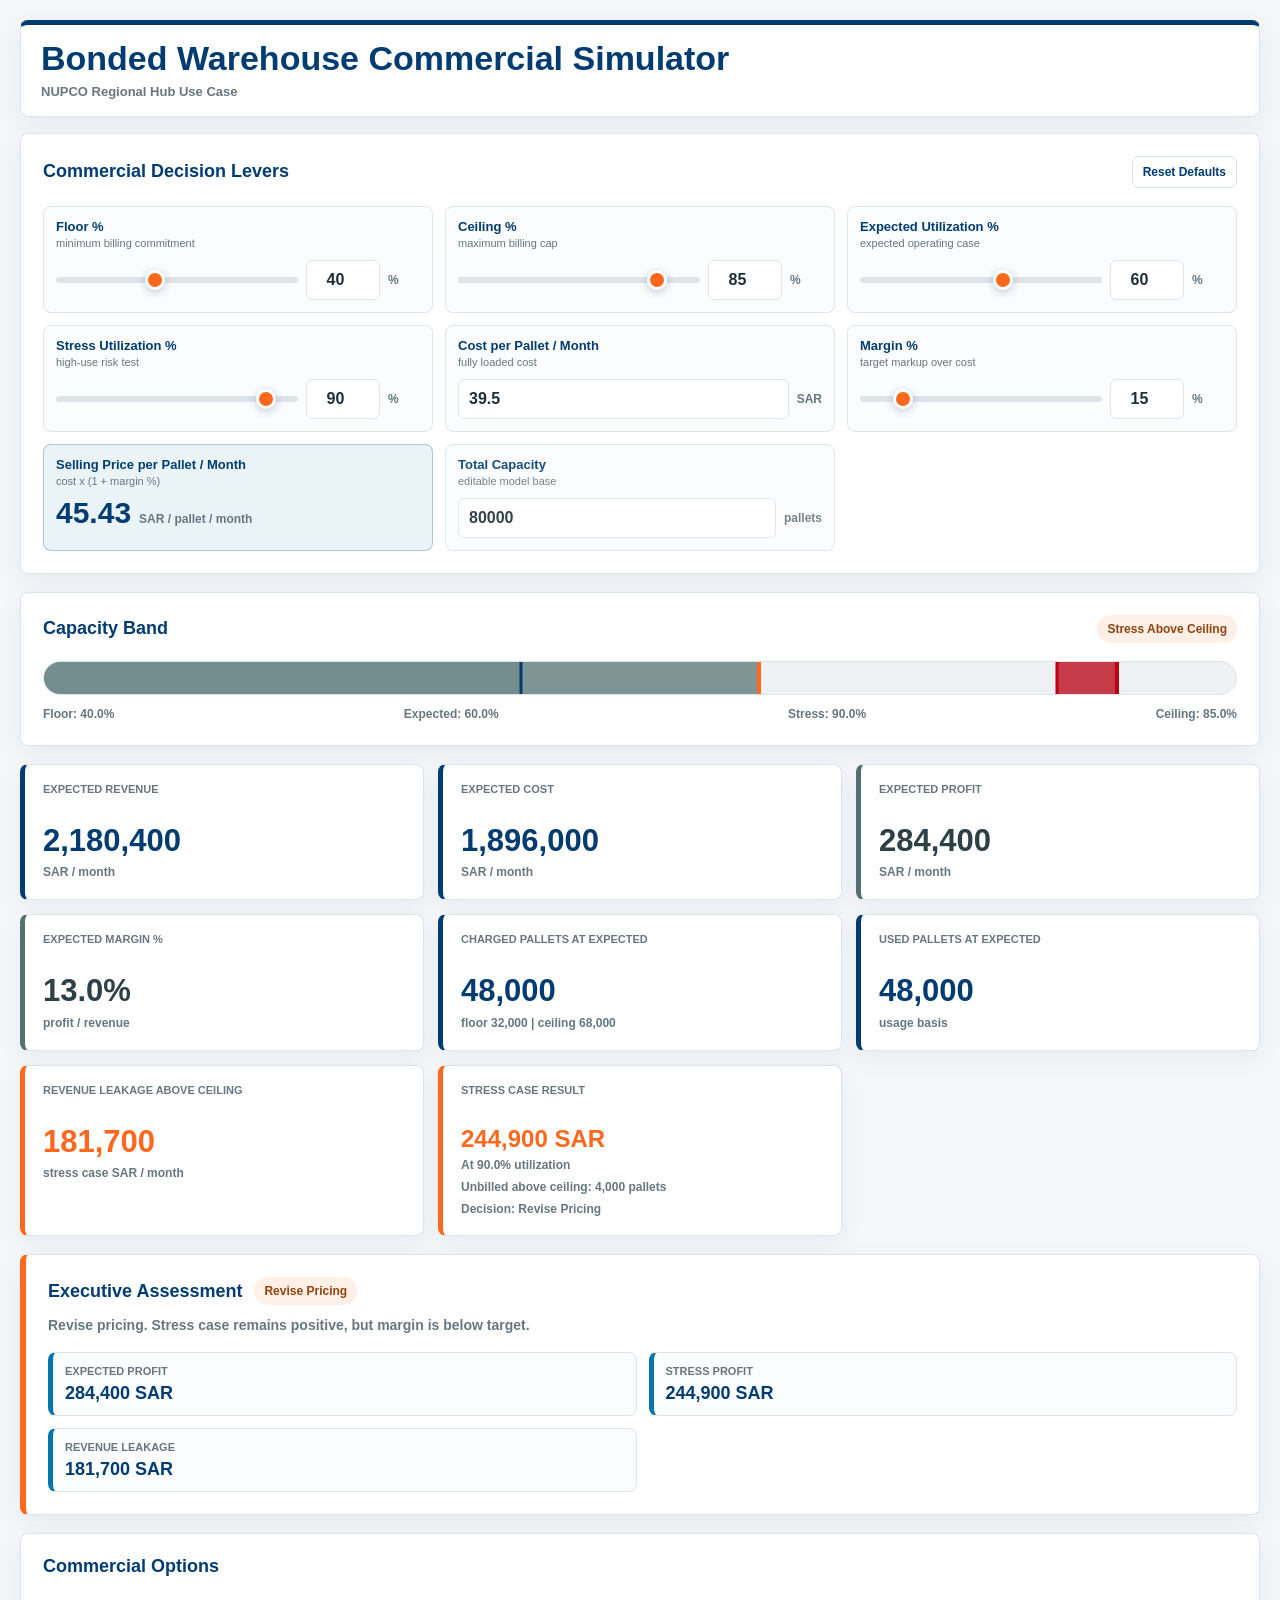
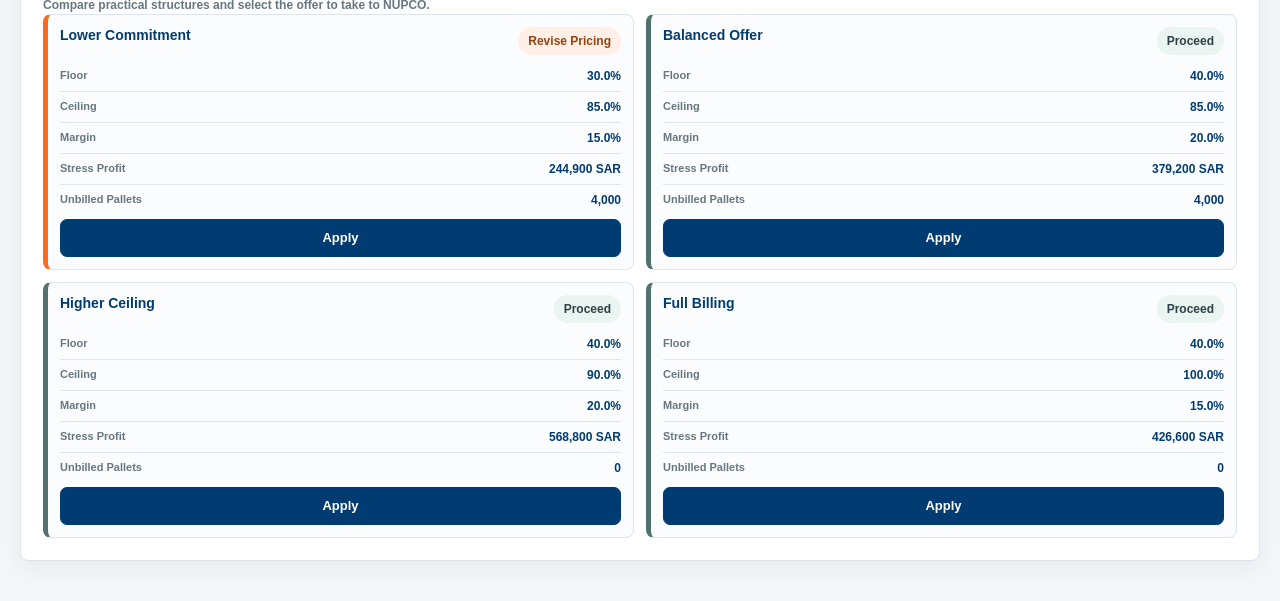
==== commit 82854c81: "Fix commercial options cards" ====
--- a/dashboard/index.html
+++ b/dashboard/index.html
@@ -199,41 +199,10 @@
                     </div>
                     <p id="recommendationText">Proceed with the selected structure. Expected and stress cases remain profitable.</p>
                 </div>
-                <div class="assessment-grid">
-                    <div class="assessment-group">
-                        <h3>Selected Structure</h3>
-                        <dl>
-                            <div><dt>Selected Floor</dt><dd id="selectedFloor">40%</dd></div>
-                            <div><dt>Selected Ceiling</dt><dd id="selectedCeiling">85%</dd></div>
-                            <div><dt>Selected Margin</dt><dd id="selectedMargin">15%</dd></div>
-                            <div><dt>Selected Selling Price</dt><dd id="selectedSellingPrice">45.43 SAR</dd></div>
-                        </dl>
-                    </div>
-                    <div class="assessment-group">
-                        <h3>Expected Case</h3>
-                        <dl>
-                            <div><dt>Expected Utilization</dt><dd id="assessmentExpectedUtil">60%</dd></div>
-                            <div><dt>Monthly Revenue</dt><dd id="assessmentExpectedRevenue">0 SAR</dd></div>
-                            <div><dt>Monthly Cost</dt><dd id="assessmentExpectedCost">0 SAR</dd></div>
-                            <div><dt>Monthly Profit</dt><dd id="assessmentExpectedProfit">0 SAR</dd></div>
-                            <div><dt>Margin</dt><dd id="assessmentExpectedMargin">0.0%</dd></div>
-                        </dl>
-                    </div>
-                    <div class="assessment-group">
-                        <h3>Stress Case</h3>
-                        <dl>
-                            <div><dt>Stress Utilization</dt><dd id="assessmentStressUtil">90%</dd></div>
-                            <div><dt>Monthly Profit</dt><dd id="assessmentStressProfit">0 SAR</dd></div>
-                            <div><dt>Margin</dt><dd id="assessmentStressMargin">0.0%</dd></div>
-                            <div><dt>Unbilled Pallets</dt><dd id="assessmentStressUnbilled">0</dd></div>
-                            <div><dt>Revenue Leakage</dt><dd id="assessmentStressLeakage">0 SAR</dd></div>
-                        </dl>
-                    </div>
-                    <div class="assessment-group decision-group">
-                        <h3>Decision Status</h3>
-                        <strong id="assessmentDecision">Proceed</strong>
-                        <p id="assessmentAdjustment">No adjustment required.</p>
-                    </div>
+                <div class="assessment-summary">
+                    <div><span>Expected Profit</span><strong id="assessmentExpectedProfit">0 SAR</strong></div>
+                    <div><span>Stress Profit</span><strong id="assessmentStressProfit">0 SAR</strong></div>
+                    <div><span>Revenue Leakage</span><strong id="assessmentStressLeakage">0 SAR</strong></div>
                 </div>
             </section>
 
--- a/dashboard/style.css
+++ b/dashboard/style.css
@@ -288,7 +288,6 @@
 }
 
 .reset-btn,
-.scenario-btn,
 .option-select {
     min-height: 38px;
     border: 1px solid var(--line);
@@ -308,7 +307,6 @@
 }
 
 .reset-btn:hover,
-.scenario-btn:hover,
 .option-select:hover {
     border-color: var(--orange);
     color: var(--orange);
@@ -546,19 +544,19 @@
     font-weight: 650;
 }
 
-.assessment-grid,
+.assessment-summary,
 .option-card-grid {
     display: grid;
-    grid-template-columns: repeat(4, minmax(0, 1fr));
+    grid-template-columns: repeat(2, minmax(0, 1fr));
     gap: 12px;
     min-width: 0;
 }
 
-.option-card,
-.assessment-group {
+.assessment-summary div,
+.option-card {
     min-width: 0;
     max-width: 100%;
-    padding: 14px;
+    padding: 12px;
     border: 1px solid var(--line);
     border-left: 5px solid var(--blue);
     border-radius: 8px;
@@ -571,18 +569,15 @@
     background: #FFFDFB;
 }
 
-.option-card.positive,
-.assessment-group.positive {
+.option-card.positive {
     border-left-color: var(--mid-green);
 }
 
-.option-card.warning,
-.assessment-group.warning {
+.option-card.warning {
     border-left-color: var(--orange);
 }
 
-.option-card.risk,
-.assessment-group.risk {
+.option-card.risk {
     border-left-color: var(--red);
 }
 
@@ -595,42 +590,54 @@
 }
 
 .option-card h3,
-.assessment-group h3 {
-    color: var(--navy);
-    font-size: 15px;
+.assessment-summary span {
+    color: var(--navy);
+    font-size: 14px;
     line-height: 1.2;
-}
-
-.option-card dl,
-.assessment-group dl {
+    font-weight: 850;
+}
+
+.assessment-summary span {
+    display: block;
+    color: var(--muted);
+    font-size: 11px;
+    text-transform: uppercase;
+}
+
+.assessment-summary strong {
+    display: block;
+    margin-top: 4px;
+    color: var(--navy);
+    font-size: 18px;
+    line-height: 1.15;
+    font-variant-numeric: tabular-nums;
+}
+
+.option-card dl {
     display: grid;
-    gap: 7px;
-}
-
-.option-card dl div,
-.assessment-group dl div {
+    gap: 6px;
+}
+
+.option-card dl div {
     display: flex;
     justify-content: space-between;
-    gap: 10px;
-    padding-bottom: 7px;
+    gap: 8px;
+    padding-bottom: 6px;
     border-bottom: 1px solid var(--line);
 }
 
-.option-card dl div:last-child,
-.assessment-group dl div:last-child {
+.option-card dl div:last-child {
     padding-bottom: 0;
     border-bottom: 0;
 }
 
-.option-card dt,
-.assessment-group dt {
+.option-card dt {
     color: var(--muted);
     font-size: 11px;
     font-weight: 800;
 }
 
-.option-card dd,
-.assessment-group dd {
+.option-card dd {
     color: var(--navy);
     font-size: 12px;
     font-weight: 850;
@@ -638,43 +645,21 @@
     overflow-wrap: anywhere;
 }
 
-.option-card p,
-.decision-group p {
-    margin-top: 10px;
-    color: var(--muted);
-    font-size: 12px;
-    font-weight: 650;
-}
-
 .option-select {
     width: 100%;
-    margin-top: 12px;
-    background: var(--white);
+    margin-top: 10px;
+    border-color: var(--navy);
+    border-radius: 7px;
+    background: var(--navy);
+    color: var(--white);
+    appearance: none;
+    -webkit-appearance: none;
 }
 
 .option-card.active .option-select {
     border-color: var(--orange);
-    background: var(--navy);
+    background: var(--orange);
     color: var(--white);
-}
-
-.decision-group strong {
-    display: block;
-    margin-top: 8px;
-    font-size: 22px;
-    line-height: 1.15;
-}
-
-.decision-group strong.positive {
-    color: var(--dark-green);
-}
-
-.decision-group strong.warning {
-    color: var(--orange);
-}
-
-.decision-group strong.risk {
-    color: var(--red);
 }
 
 .stress-kpi .kpi-subtext {
@@ -831,7 +816,7 @@
         grid-template-columns: repeat(2, minmax(0, 1fr));
     }
 
-    .assessment-grid,
+    .assessment-summary,
     .option-card-grid {
         grid-template-columns: repeat(2, minmax(0, 1fr));
     }
@@ -908,14 +893,17 @@
         font-size: 18px;
     }
 
-    .assessment-grid,
+    .assessment-summary,
     .option-card-grid {
         grid-template-columns: 1fr;
     }
 
-    .option-card,
-    .assessment-group {
-        padding: 12px;
+    .option-card {
+        padding: 10px;
+    }
+
+    .assessment-summary div {
+        padding: 10px;
     }
 
     .mobile-swipe-note {
@@ -948,7 +936,7 @@
     }
 
     .container {
-        padding: 8px 8px 20px;
+        padding: 8px 8px 34px;
     }
 
     h1 {
@@ -995,6 +983,19 @@
 
     .kpi-subtext {
         font-size: 10px;
+    }
+
+    .option-card-header {
+        margin-bottom: 9px;
+    }
+
+    .option-card h3 {
+        font-size: 14px;
+    }
+
+    .option-select {
+        min-height: 36px;
+        margin-top: 8px;
     }
 
     th,
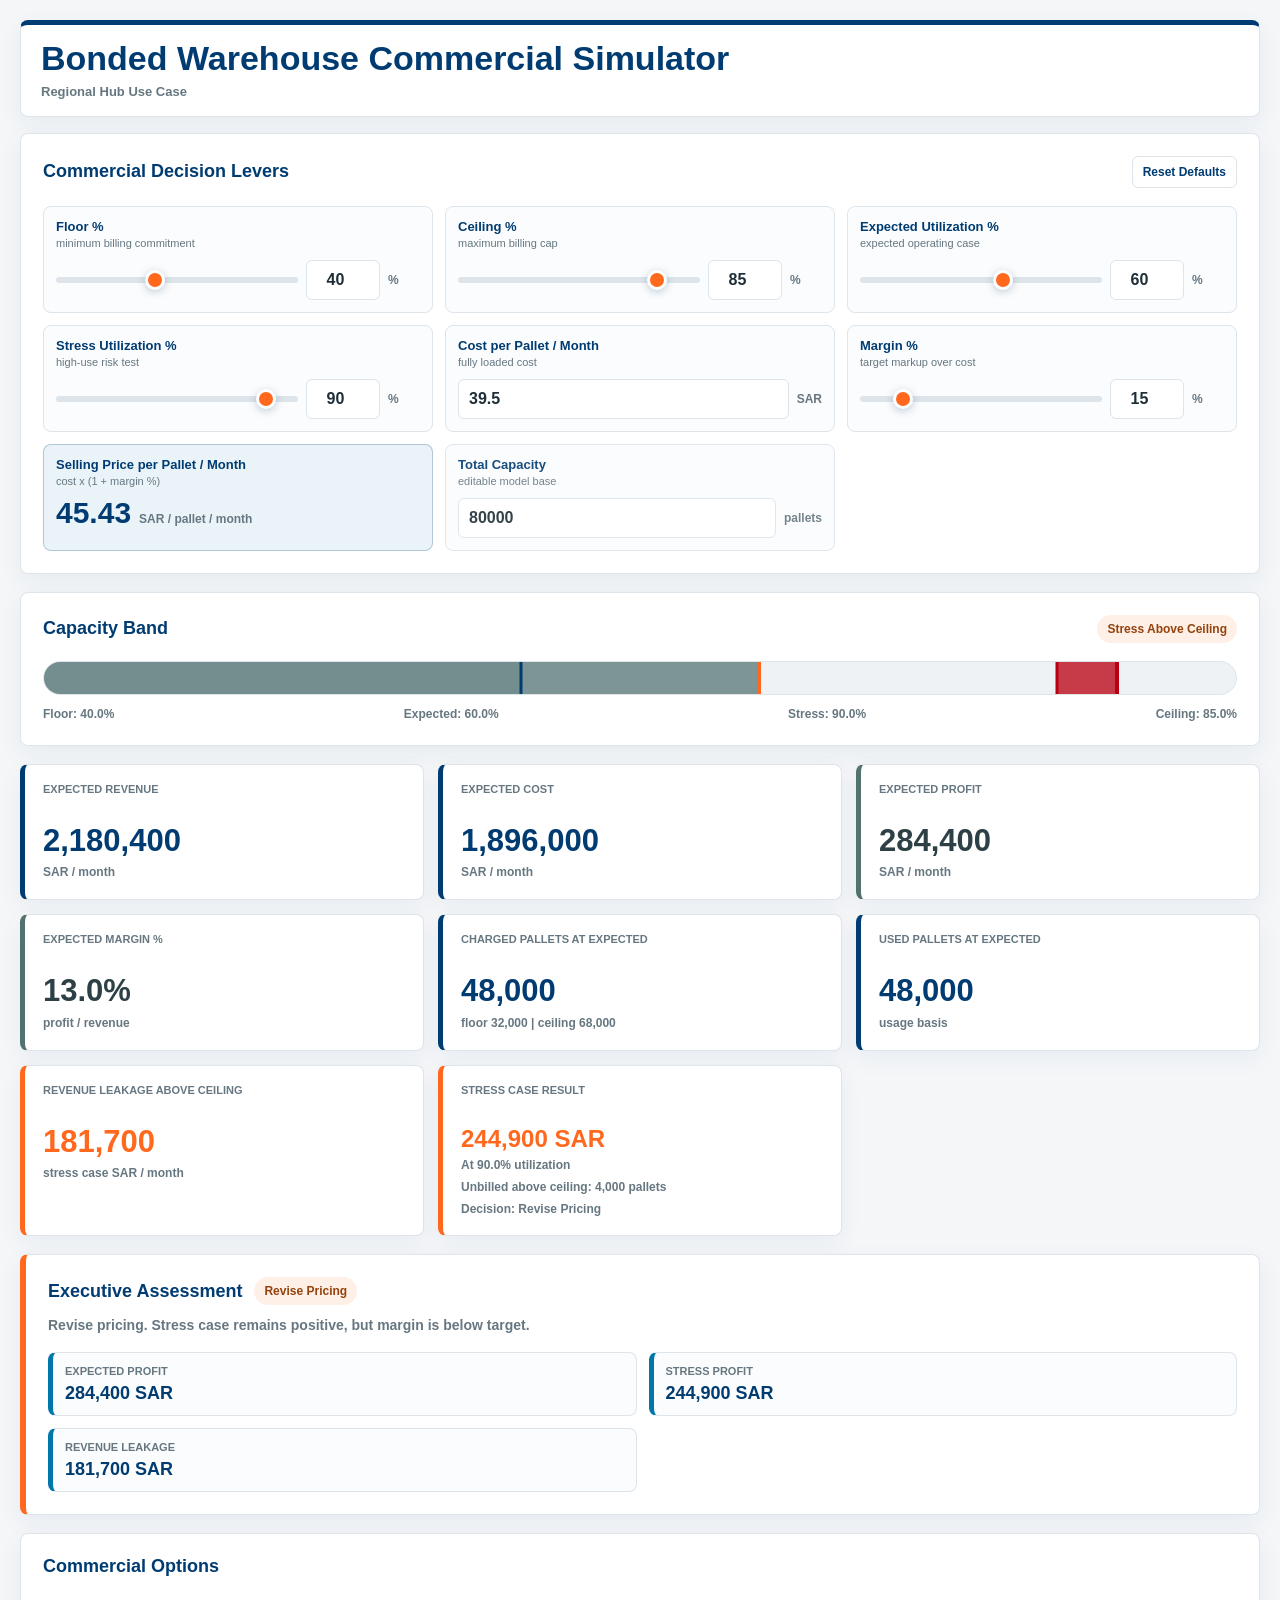
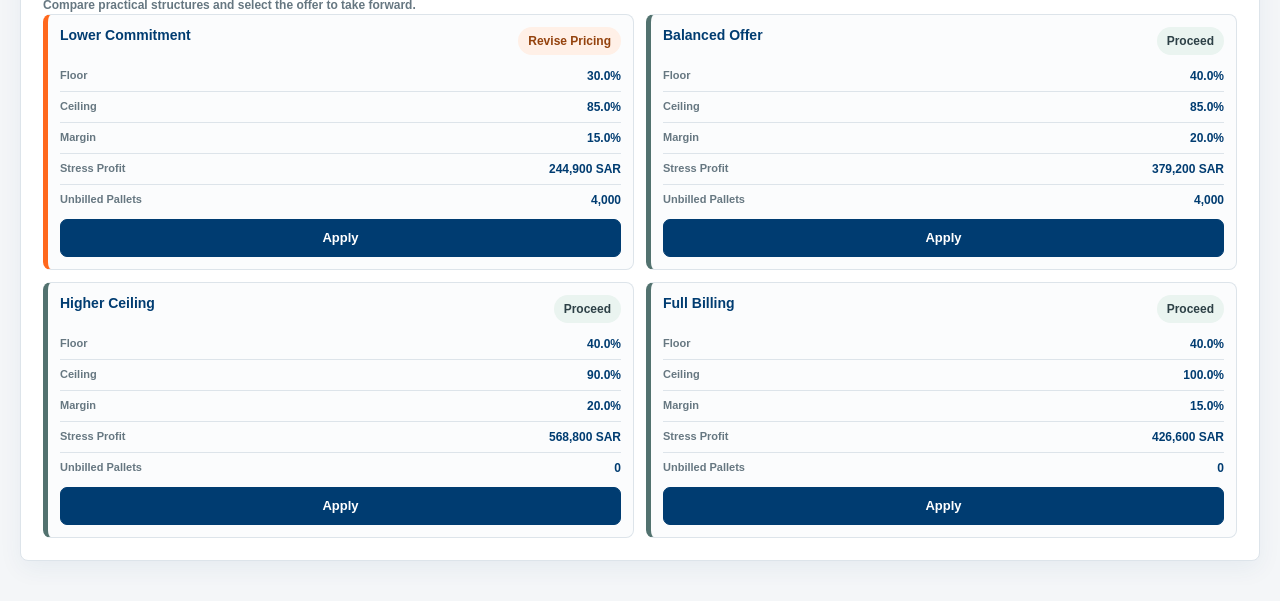
==== commit a916931f: "Remove customer name from dashboard copy" ====
--- a/dashboard/index.html
+++ b/dashboard/index.html
@@ -12,7 +12,7 @@
             <div class="brand-lockup">
                 <div>
                     <h1>Bonded Warehouse Commercial Simulator</h1>
-                    <p>NUPCO Regional Hub Use Case</p>
+                    <p>Regional Hub Use Case</p>
                 </div>
             </div>
         </header>
@@ -210,7 +210,7 @@
                 <div class="section-heading">
                     <h2 id="options-title">Commercial Options</h2>
                 </div>
-                <p class="analysis-note">Compare practical structures and select the offer to take to NUPCO.</p>
+                <p class="analysis-note">Compare practical structures and select the offer to take forward.</p>
                 <div class="option-card-grid" id="optionCards">
                 </div>
             </section>
